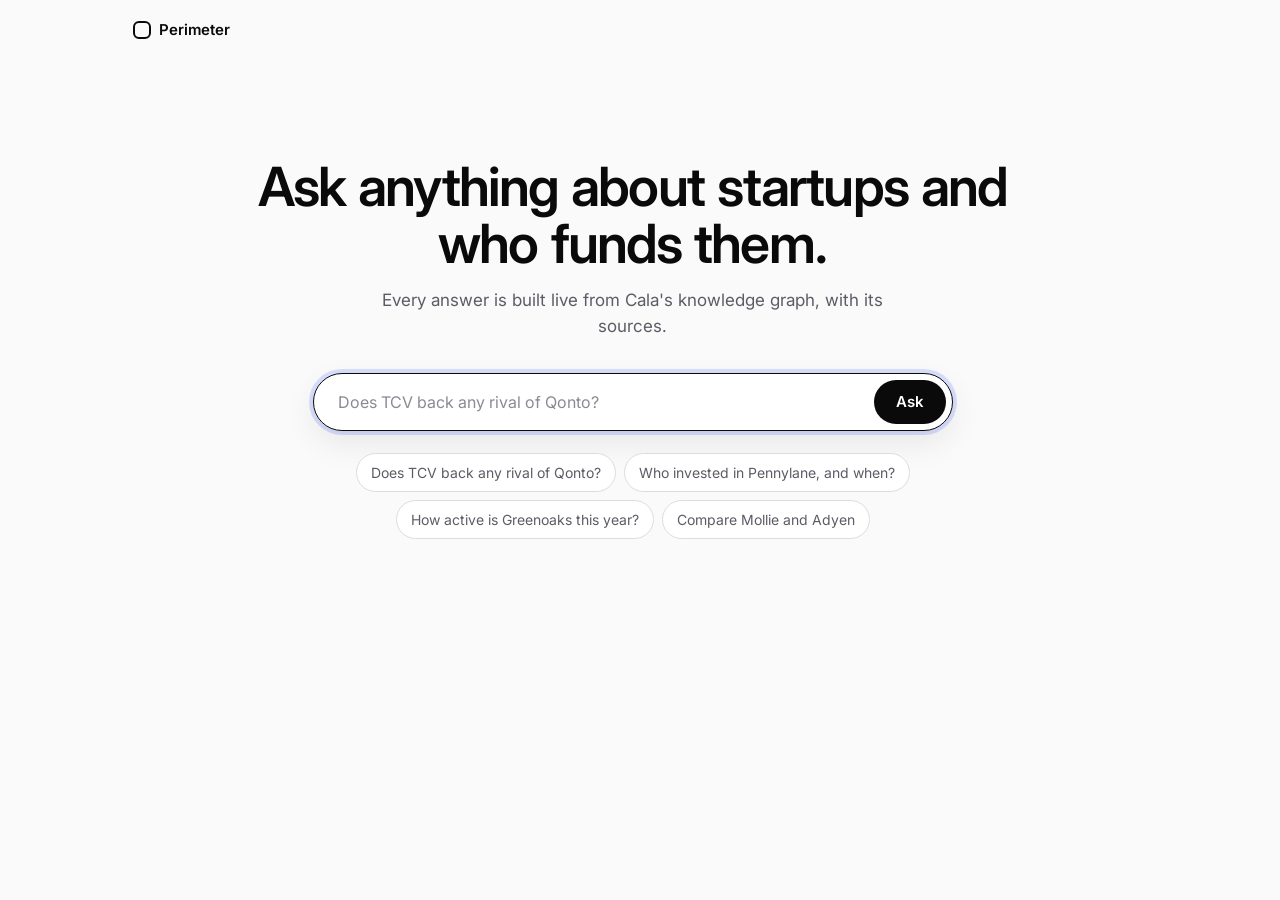
==== apps/perimeter/web/ask.html @ 98a85ebd "Ask anything: Claude over Cala answering with generated widgets (/ask, /api/agent)" ====
<!doctype html>
<html lang="en">
<head>
<meta charset="utf-8">
<meta name="viewport" content="width=device-width,initial-scale=1,viewport-fit=cover">
<meta name="theme-color" content="#FAFAFA">
<title>Perimeter</title>
<link rel="icon" href="data:,">
<link rel="preconnect" href="https://fonts.googleapis.com">
<link rel="preconnect" href="https://fonts.gstatic.com" crossorigin>
<link href="https://fonts.googleapis.com/css2?family=Inter:wght@400;500;600&display=swap" rel="stylesheet">
<style>
:root{
  --bg:#FAFAFA;--card:#FFFFFF;--ink:#0A0A0A;--muted:#5C5C66;--faint:#8A8A93;
  --line:#EDEDEF;--line-2:#DCDCE0;--fill:#F0F0F2;
  --accent:#3D5AFE;--accent-soft:#EEF1FF;--accent-ink:#2A40C7;
  --red:#D93025;--red-soft:#FDEEEC;--green:#188038;--green-soft:#E8F5EC;
  --shadow-pop:0 12px 32px rgba(0,0,0,.08),0 2px 6px rgba(0,0,0,.04);
  --ease:cubic-bezier(.2,.7,.2,1);
}
*{box-sizing:border-box}
[hidden]{display:none!important}
html{-webkit-text-size-adjust:100%;scrollbar-gutter:stable}
body{margin:0;background:var(--bg);color:var(--ink);font:15px/1.5 Inter,system-ui,-apple-system,sans-serif;font-variant-numeric:tabular-nums;-webkit-font-smoothing:antialiased;min-height:100vh}
a{color:inherit}
button{font:inherit;color:inherit;cursor:pointer;background:none;border:0;padding:0;text-align:left}
input{font:inherit;color:var(--ink)}
:focus-visible{outline:2px solid var(--accent);outline-offset:2px;border-radius:999px}
h1,h2,p{margin:0}

.hdr{height:60px;max-width:1040px;margin:0 auto;padding:0 20px;display:flex;align-items:center;justify-content:space-between}
.logo{display:flex;align-items:center;gap:8px;font-weight:600;font-size:15px;text-decoration:none}
.logo i{width:18px;height:18px;border-radius:6px;border:2px solid var(--ink);display:block;position:relative}
.logo i::after{content:"";position:absolute;inset:3px;border-radius:2px;background:var(--accent);transform:scale(0);transition:transform .4s var(--ease)}
.logo:hover i::after{transform:scale(1)}
.ghost{font-size:13px;font-weight:500;color:var(--muted);padding:7px 14px;border-radius:999px;border:1px solid var(--line-2);background:var(--card);transition:border-color .15s,color .15s}
.ghost:hover{border-color:var(--ink);color:var(--ink)}
main{max-width:880px;margin:0 auto;padding:0 20px 140px}

/* ask box */
.ask{display:flex;align-items:center;gap:8px;background:var(--card);border:1px solid var(--ink);border-radius:999px;padding:6px 6px 6px 22px;box-shadow:0 0 0 4px rgba(61,90,254,.08),var(--shadow-pop);transition:box-shadow .2s}
.ask:focus-within{box-shadow:0 0 0 4px rgba(61,90,254,.18),var(--shadow-pop)}
.ask input{flex:1;min-width:0;border:0;outline:0;background:none;font-size:16px;height:44px}
.ask input::placeholder{color:var(--faint)}
.go{height:44px;padding:0 22px;border-radius:999px;background:var(--ink);color:#fff;font-weight:600;font-size:15px;transition:transform .15s var(--ease),opacity .15s}
.go:active{transform:scale(.96)}.go:disabled{opacity:.35;cursor:default}

/* home */
.hero{text-align:center;padding-top:11vh}
.hero h1{font-size:clamp(34px,6.4vw,54px);line-height:1.05;font-weight:600;letter-spacing:-.035em;max-width:14em;margin:0 auto}
.hero p{color:var(--muted);font-size:17px;margin:16px auto 34px;max-width:30em}
.hero .ask{max-width:640px;margin:0 auto}
.chips{display:flex;flex-wrap:wrap;gap:8px}
.hero .chips{justify-content:center;max-width:680px;margin:22px auto 0}
.chip{font-size:14px;padding:8px 14px;border-radius:999px;background:var(--card);border:1px solid var(--line-2);color:var(--muted);transition:border-color .15s,color .15s,transform .15s var(--ease)}
.chip:hover{border-color:var(--ink);color:var(--ink)}.chip:active{transform:scale(.97)}

/* answer */
.q{color:var(--muted);font-size:15px;margin-top:26px;display:flex;align-items:center;gap:10px}
.steps{height:24px;margin-top:6px;font-size:14px;color:var(--accent-ink);display:flex;align-items:center;gap:8px;overflow:hidden}
.steps i{width:8px;height:8px;border-radius:50%;background:var(--accent);animation:pulse 1.1s ease-in-out infinite;flex-shrink:0}
.steps span{animation:rise .3s var(--ease) both}
@keyframes pulse{50%{opacity:.25;transform:scale(.7)}}
@keyframes rise{from{opacity:0;transform:translateY(8px)}}
.in{animation:bloom .55s var(--ease) both}
@keyframes bloom{from{opacity:0;filter:blur(10px);transform:translateY(10px) scale(.985)}}
.head{margin-top:14px}
.head h2{font-size:clamp(26px,4.6vw,40px);line-height:1.14;font-weight:600;letter-spacing:-.03em}
.tone{display:inline-flex;align-items:center;gap:6px;font-size:12px;font-weight:600;padding:3px 10px;border-radius:999px;margin-bottom:12px}
.tone::before{content:"";width:7px;height:7px;border-radius:50%;background:currentColor}
.tone.bad{background:var(--red-soft);color:var(--red)}.tone.good{background:var(--green-soft);color:var(--green)}
.grid{display:flex;flex-wrap:wrap;gap:14px;margin-top:26px;align-items:flex-start}
.card{background:var(--card);border:1px solid var(--line);border-radius:18px;padding:18px;min-width:0;flex:1 1 270px}
.card.wide{flex-basis:100%}
.ttl{font-size:13px;font-weight:500;color:var(--muted);margin-bottom:14px}
.srcs{display:flex;flex-wrap:wrap;gap:6px;margin-top:14px}
.src{font-size:12px;color:var(--muted);padding:3px 9px;border-radius:999px;background:var(--fill);text-decoration:none;max-width:200px;white-space:nowrap;overflow:hidden;text-overflow:ellipsis;transition:background .15s,color .15s}
.src:hover{background:var(--accent-soft);color:var(--accent-ink)}
.head .srcs{margin-top:16px}

.stats{display:grid;grid-template-columns:repeat(auto-fit,minmax(110px,1fr));gap:18px}
.stats b{display:block;font-size:34px;line-height:1.05;font-weight:600;letter-spacing:-.03em}
.stats span{font-size:13px;color:var(--muted)}.stats em{display:block;font-style:normal;font-size:12px;color:var(--faint)}
.bar{display:grid;grid-template-columns:minmax(70px,34%) 1fr auto;gap:10px;align-items:center;font-size:14px;padding:5px 0}
.bar span{white-space:nowrap;overflow:hidden;text-overflow:ellipsis}
.bar i{display:block;height:10px;border-radius:999px;background:var(--accent-soft);position:relative;overflow:hidden}
.bar i::after{content:"";position:absolute;inset:0;width:var(--w);border-radius:999px;background:var(--accent);transform-origin:left;animation:fill .8s var(--ease) both .15s}
@keyframes fill{from{transform:scaleX(0)}}
.bar b{font-weight:500;text-align:right}
.tl{position:relative;padding-left:20px}
.tl::before{content:"";position:absolute;left:4px;top:8px;bottom:8px;width:1px;background:var(--line-2)}
.ev{position:relative;padding:5px 0}
.ev::before{content:"";position:absolute;left:-20px;top:11px;width:9px;height:9px;border-radius:50%;background:var(--card);border:2px solid var(--ink)}
.ev:first-child::before{background:var(--accent);border-color:var(--accent)}
.ev time{font-size:12px;color:var(--faint);display:block}
.ev b{font-weight:500}.ev p{font-size:13px;color:var(--muted)}
.row{display:flex;align-items:center;gap:12px;padding:9px 0;width:100%;border-top:1px solid var(--line)}
.row:first-of-type{border-top:0;padding-top:0}
button.row:hover .t1{color:var(--accent-ink)}
.av{width:34px;height:34px;border-radius:10px;background:var(--fill);display:grid;place-items:center;font-size:12px;font-weight:600;color:var(--muted);flex-shrink:0}
.tx{flex:1;min-width:0}.t1{font-weight:500;transition:color .15s}.t2{font-size:13px;color:var(--muted)}
.val{font-size:13px;font-weight:500;white-space:nowrap;text-align:right}
table{width:100%;border-collapse:collapse;font-size:14px}
th{font-weight:500;color:var(--muted);font-size:12px;text-align:left;padding:0 10px 8px 0}
td{padding:9px 10px 9px 0;border-top:1px solid var(--line);vertical-align:top}
td:first-child{font-weight:500}
.scroll{overflow-x:auto}
.path{display:flex;align-items:center;flex-wrap:wrap;gap:8px 4px}
.node{padding:9px 16px;border-radius:999px;font-weight:500;border:1px solid var(--line-2);background:var(--card);white-space:nowrap}
.node.investor{background:var(--ink);color:#fff;border-color:var(--ink)}
.node.rival{background:var(--red-soft);color:var(--red);border-color:transparent}
.node.you{background:var(--accent-soft);color:var(--accent-ink);border-color:transparent}
.node.person{background:var(--fill);border-color:transparent}
.link{display:flex;flex-direction:column;align-items:center;font-size:11px;color:var(--faint);padding:0 4px;line-height:1.2}
.link::after{content:"";width:100%;min-width:34px;height:1px;background:var(--line-2);margin-top:3px}
.next{margin-top:26px}
.next .ttl{margin-bottom:10px}
.err{margin-top:20px;color:var(--muted)}
.err button{text-decoration:underline;color:var(--ink);font-weight:500;margin-left:6px}
.sk{border-radius:10px;background:linear-gradient(90deg,var(--fill) 25%,#E8E8EB 50%,var(--fill) 75%);background-size:200% 100%;animation:sh 1.2s linear infinite}
@keyframes sh{to{background-position:-200% 0}}
.dock{position:fixed;left:0;right:0;bottom:0;padding:14px 20px calc(18px + env(safe-area-inset-bottom));background:linear-gradient(to top,var(--bg) 62%,transparent);pointer-events:none}
.dock .ask{max-width:720px;margin:0 auto;pointer-events:auto}
.foot{margin-top:44px;font-size:12px;color:var(--faint);text-align:center}
@media (prefers-reduced-motion:reduce){*{animation:none!important;transition:none!important}}
</style>
</head>
<body>
<header class="hdr"><a class="logo" href="#" id="home"><i></i>Perimeter</a><button class="ghost" id="new" hidden>New question</button></header>
<main id="app"></main>
<div class="dock" id="dock" hidden><form class="ask"><input placeholder="Ask a follow-up" aria-label="Ask a follow-up" autocomplete="off"><button class="go">Ask</button></form></div>
<script>
const $ = document.getElementById('app'), dock = document.getElementById('dock'), newBtn = document.getElementById('new');
const esc = s => String(s ?? '').replace(/[&<>"']/g, c => ({'&':'&amp;','<':'&lt;','>':'&gt;','"':'&quot;',"'":'&#39;'}[c]));
const initials = n => String(n || '?').split(/\s+/).filter(Boolean).slice(0, 2).map(w => w[0]).join('').toUpperCase();
const EXAMPLES = ['Does TCV back any rival of Qonto?', 'Who invested in Pennylane, and when?', 'How active is Greenoaks this year?', 'Compare Mollie and Adyen'];
const history = [];   // {q, headline} of finished answers, sent as context for follow-ups
let run = 0;          // bumps on every question so a superseded stream stops drawing
let profile = null;   // who is asking (company, portfolio), when the app has a profile for this browser
fetch('/api/profile').then(r => r.ok ? r.json() : null).then(p => { profile = p && (p.context || null); }).catch(() => {});

/* ---------- widgets ---------- */
const sources = w => w.sources && w.sources.length ? `<div class="srcs">${w.sources.map(s => `<a class="src" href="${esc(s.url)}" target="_blank" rel="noopener" title="${esc(s.name)}">${esc(s.name)} ↗</a>`).join('')}</div>` : '';
const card = (w, body, wide) => `<section class="card in ${wide ? 'wide' : ''}">${w.title ? `<div class="ttl">${esc(w.title)}</div>` : ''}${body}${sources(w)}</section>`;
const render = {
  stats: w => card(w, `<div class="stats">${w.items.slice(0, 4).map(i => `<div><b>${esc(i.value)}</b><span>${esc(i.label)}</span>${i.note ? `<em>${esc(i.note)}</em>` : ''}</div>`).join('')}</div>`, w.items.length > 2),
  bars: w => { const max = Math.max(...w.items.map(i => Math.abs(i.value)), 1);
    return card(w, w.items.slice(0, 8).map(i => `<div class="bar"><span>${esc(i.label)}</span><i style="--w:${Math.max(2, Math.abs(i.value) / max * 100)}%"></i><b>${esc(i.display ?? i.value + (w.unit ? ' ' + w.unit : ''))}</b></div>`).join('')); },
  timeline: w => card(w, `<div class="tl">${w.events.slice(0, 8).map(e => `<div class="ev"><time>${esc(e.date)}</time><b>${esc(e.title)}</b>${e.detail ? `<p>${esc(e.detail)}</p>` : ''}</div>`).join('')}</div>`),
  list: w => card(w, w.rows.slice(0, 8).map(r => { const inner = `<div class="av">${esc(initials(r.title))}</div><div class="tx"><div class="t1">${esc(r.title)}</div>${r.subtitle ? `<div class="t2">${esc(r.subtitle)}</div>` : ''}</div>${r.value ? `<div class="val">${esc(r.value)}</div>` : ''}`;
    return r.id ? `<button class="row" data-ask="Tell me about ${esc(r.title)}">${inner}</button>` : `<div class="row">${inner}</div>`; }).join('')),
  table: w => card(w, `<div class="scroll"><table>${w.columns ? `<tr>${w.columns.map(c => `<th>${esc(c)}</th>`).join('')}</tr>` : ''}${w.rows.slice(0, 6).map(r => `<tr>${r.map(c => `<td>${esc(c)}</td>`).join('')}</tr>`).join('')}</table></div>`, true),
  path: w => card(w, `<div class="path">${w.nodes.map((n, i) => `${i ? `<span class="link">${esc((w.links || [])[i - 1] || '')}</span>` : ''}<span class="node ${esc(n.kind || '')}">${esc(n.label)}</span>`).join('')}</div>`, true),
};
const skeleton = () => `<div class="head"><div class="sk" style="height:34px;width:88%"></div><div class="sk" style="height:34px;width:56%;margin-top:10px"></div></div>
  <div class="grid">${'<div class="card"><div class="sk" style="height:12px;width:40%"></div><div class="sk" style="height:12px;width:90%;margin-top:18px"></div><div class="sk" style="height:12px;width:70%;margin-top:10px"></div><div class="sk" style="height:12px;width:80%;margin-top:10px"></div></div>'.repeat(2)}</div>`;

/* ---------- home ---------- */
function home() {
  run++; history.length = 0; dock.hidden = true; newBtn.hidden = true;
  $.innerHTML = `<div class="hero in"><h1>Ask anything about startups and who funds them.</h1>
    <p>Every answer is built live from Cala's knowledge graph, with its sources.</p>
    <form class="ask"><input placeholder="Does TCV back any rival of Qonto?" aria-label="Your question" autocomplete="off" autofocus><button class="go">Ask</button></form>
    <div class="chips">${EXAMPLES.map(q => `<button class="chip" data-ask="${esc(q)}">${esc(q)}</button>`).join('')}</div></div>`;
  $.querySelector('input').focus();
}

/* ---------- ask ---------- */
async function ask(q) {
  q = q.trim(); if (!q) return;
  const mine = ++run;
  dock.hidden = false; newBtn.hidden = false; dock.querySelector('input').value = ''; dock.querySelector('.go').disabled = true;
  scrollTo({ top: 0 });
  $.innerHTML = `<div class="q in">${esc(q)}</div><div class="steps" id="steps"><i></i><span>Thinking</span></div><div id="board">${skeleton()}</div>`;
  const steps = document.getElementById('steps'), board = document.getElementById('board');
  let head = null, grid = null, headline = '', got = false;
  const first = () => { if (got) return; got = true; board.innerHTML = '<div class="head" id="head"></div><div class="grid" id="grid"></div><div id="next"></div>'; head = document.getElementById('head'); grid = document.getElementById('grid'); };
  const fail = msg => { if (mine !== run) return; steps.hidden = true; if (!got) board.innerHTML = ''; board.insertAdjacentHTML('beforeend', `<div class="err">${esc(msg)}<button data-ask="${esc(q)}">Try again</button></div>`); dock.querySelector('.go').disabled = false; };
  const on = (event, d) => {
    if (event === 'step') steps.innerHTML = `<i></i><span>${esc(d.text)}</span>`;
    else if (event === 'widget') {
      first();
      if (d.type === 'headline') { headline = d.text; head.innerHTML = `<div class="in">${d.tone === 'bad' ? '<span class="tone bad">Risk</span><br>' : d.tone === 'good' ? '<span class="tone good">Good sign</span><br>' : ''}<h2>${esc(d.text)}</h2>${sources(d)}</div>`; }
      else if (d.type === 'followups') document.getElementById('next').innerHTML = `<div class="next in"><div class="ttl">Ask next</div><div class="chips">${d.questions.slice(0, 3).map(x => `<button class="chip" data-ask="${esc(x)}">${esc(x)}</button>`).join('')}</div></div>`;
      else if (render[d.type]) grid.insertAdjacentHTML('beforeend', render[d.type](d));
      steps.innerHTML = '<i></i><span>Building the answer</span>';
    } else if (event === 'error') fail(d.message);
    else if (event === 'done') { steps.hidden = true; history.push({ q, headline }); dock.querySelector('.go').disabled = false;
      board.insertAdjacentHTML('beforeend', '<div class="foot">Built from Cala\'s knowledge graph. Open any source to check it.</div>'); }
  };
  try {
    const res = await fetch('/api/agent', { method: 'POST', headers: { 'Content-Type': 'application/json' }, body: JSON.stringify({ q, history: history.slice(-4), profile }) });
    if (!res.ok || !res.body) throw new Error('The server did not answer.');
    const reader = res.body.getReader(), dec = new TextDecoder();
    let buf = '', finished = false;
    for (;;) {
      const { value, done } = await reader.read();
      if (done) break;
      if (mine !== run) { reader.cancel(); return; }
      buf += dec.decode(value, { stream: true });
      let cut;
      while ((cut = buf.indexOf('\n\n')) >= 0) {
        const chunk = buf.slice(0, cut); buf = buf.slice(cut + 2);
        const ev = (chunk.match(/^event: (.+)$/m) || [])[1], data = (chunk.match(/^data: (.+)$/m) || [])[1];
        if (!ev || !data) continue;
        if (ev === 'done' || ev === 'error') finished = true;
        on(ev, JSON.parse(data));
      }
    }
    if (!finished) fail('The answer was cut off.');
  } catch (e) { fail(e.message || 'Something went wrong.'); }
}

document.addEventListener('submit', e => { e.preventDefault(); const i = e.target.querySelector('input'); ask(i.value || (e.target.closest('.hero') ? i.placeholder : '')); });
document.addEventListener('click', e => { const b = e.target.closest('[data-ask]'); if (b) ask(b.dataset.ask); });
newBtn.onclick = home;
document.getElementById('home').onclick = e => { e.preventDefault(); home(); };
home();
</script>
</body>
</html>
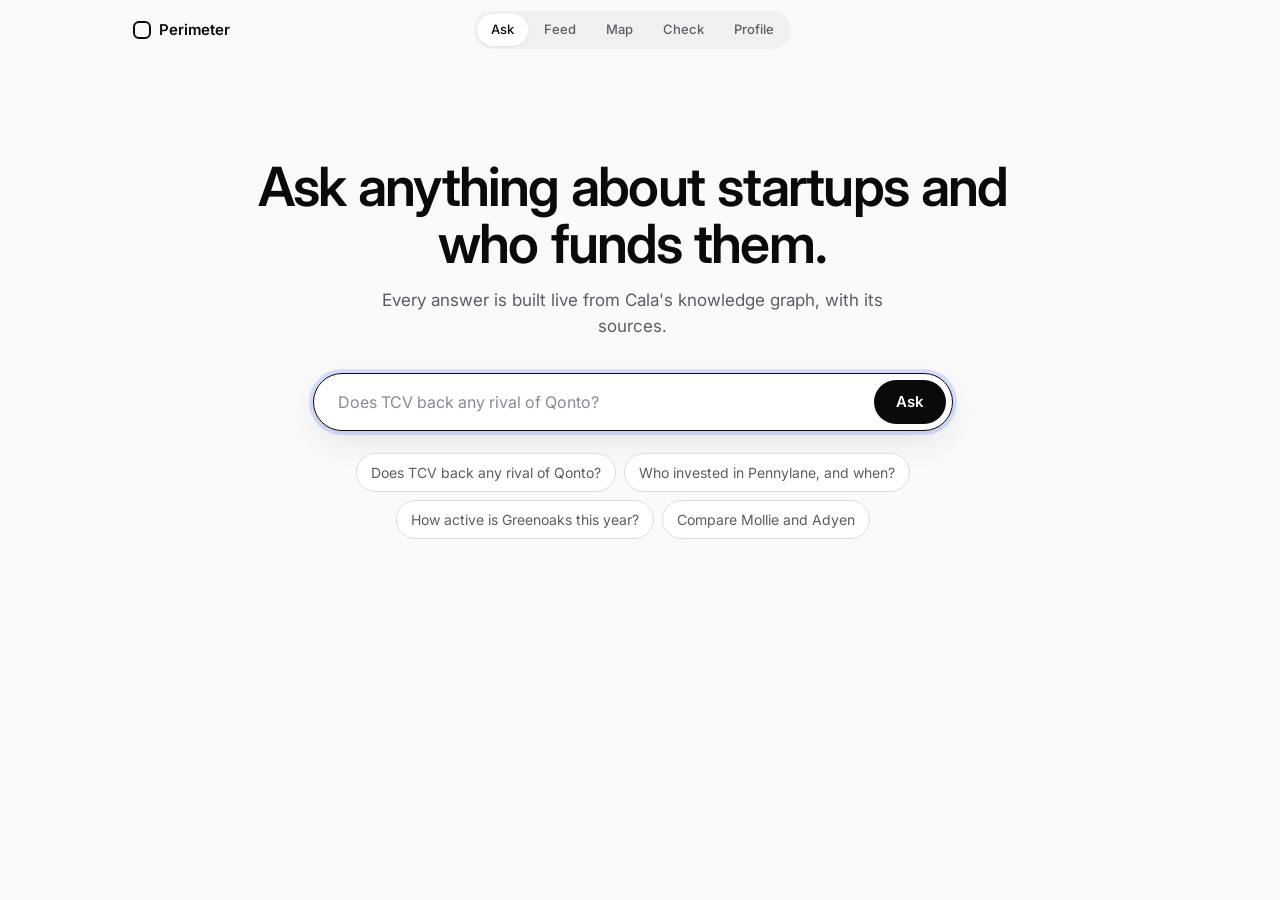
==== commit 56447430: "Ask is the front page; feed, map, check and profile app at /app; nav on the Ask page" ====
--- a/apps/perimeter/web/ask.html
+++ b/apps/perimeter/web/ask.html
@@ -33,6 +33,12 @@
 .logo i{width:18px;height:18px;border-radius:6px;border:2px solid var(--ink);display:block;position:relative}
 .logo i::after{content:"";position:absolute;inset:3px;border-radius:2px;background:var(--accent);transform:scale(0);transition:transform .4s var(--ease)}
 .logo:hover i::after{transform:scale(1)}
+.logo,.side{flex:1 1 0}.side{display:flex;justify-content:flex-end}
+.nav{display:flex;gap:2px;padding:3px;background:var(--fill);border-radius:999px}
+.nav a{text-decoration:none;font-size:13px;font-weight:500;padding:6px 14px;border-radius:999px;color:var(--muted);white-space:nowrap;transition:color .15s}
+.nav a:hover{color:var(--ink)}
+.nav .on{background:var(--card);color:var(--ink);box-shadow:0 1px 2px rgba(0,0,0,.06)}
+@media (max-width:640px){.hdr{flex-wrap:wrap;height:auto;padding-top:10px;row-gap:8px}.nav{order:3;width:100%;overflow-x:auto;justify-content:space-between}}
 .ghost{font-size:13px;font-weight:500;color:var(--muted);padding:7px 14px;border-radius:999px;border:1px solid var(--line-2);background:var(--card);transition:border-color .15s,color .15s}
 .ghost:hover{border-color:var(--ink);color:var(--ink)}
 main{max-width:880px;margin:0 auto;padding:0 20px 140px}
@@ -126,10 +132,14 @@
 </style>
 </head>
 <body>
-<header class="hdr"><a class="logo" href="#" id="home"><i></i>Perimeter</a><button class="ghost" id="new" hidden>New question</button></header>
+<header class="hdr"><a class="logo" href="#" id="home"><i></i>Perimeter</a>
+  <nav class="nav" aria-label="Main"><a class="on" href="/">Ask</a><a href="/app#/">Feed</a><a href="/app#/map">Map</a><a href="/app#/check">Check</a><a href="/app#/profile">Profile</a></nav>
+  <span class="side"><button class="ghost" id="new" hidden>New question</button></span></header>
 <main id="app"></main>
 <div class="dock" id="dock" hidden><form class="ask"><input placeholder="Ask a follow-up" aria-label="Ask a follow-up" autocomplete="off"><button class="go">Ask</button></form></div>
 <script>
+// Old links such as /#/map pointed at the app when it lived on the front page.
+if (location.hash.startsWith('#/')) location.replace('/app' + location.hash);
 const $ = document.getElementById('app'), dock = document.getElementById('dock'), newBtn = document.getElementById('new');
 const esc = s => String(s ?? '').replace(/[&<>"']/g, c => ({'&':'&amp;','<':'&lt;','>':'&gt;','"':'&quot;',"'":'&#39;'}[c]));
 const initials = n => String(n || '?').split(/\s+/).filter(Boolean).slice(0, 2).map(w => w[0]).join('').toUpperCase();
@@ -137,7 +147,7 @@
 const history = [];   // {q, headline} of finished answers, sent as context for follow-ups
 let run = 0;          // bumps on every question so a superseded stream stops drawing
 let profile = null;   // who is asking (company, portfolio), when the app has a profile for this browser
-fetch('/api/profile').then(r => r.ok ? r.json() : null).then(p => { profile = p && (p.context || null); }).catch(() => {});
+const profileReady = fetch('/api/profile').then(r => r.ok ? r.json() : null).then(p => { profile = p && (p.context || null); }).catch(() => {});
 
 /* ---------- widgets ---------- */
 const sources = w => w.sources && w.sources.length ? `<div class="srcs">${w.sources.map(s => `<a class="src" href="${esc(s.url)}" target="_blank" rel="noopener" title="${esc(s.name)}">${esc(s.name)} ↗</a>`).join('')}</div>` : '';
@@ -211,6 +221,8 @@
   } catch (e) { fail(e.message || 'Something went wrong.'); }
 }
 
+const initialQ = new URLSearchParams(location.search).get('q');
+if (initialQ) profileReady.then(() => ask(initialQ));
 document.addEventListener('submit', e => { e.preventDefault(); const i = e.target.querySelector('input'); ask(i.value || (e.target.closest('.hero') ? i.placeholder : '')); });
 document.addEventListener('click', e => { const b = e.target.closest('[data-ask]'); if (b) ask(b.dataset.ask); });
 newBtn.onclick = home;
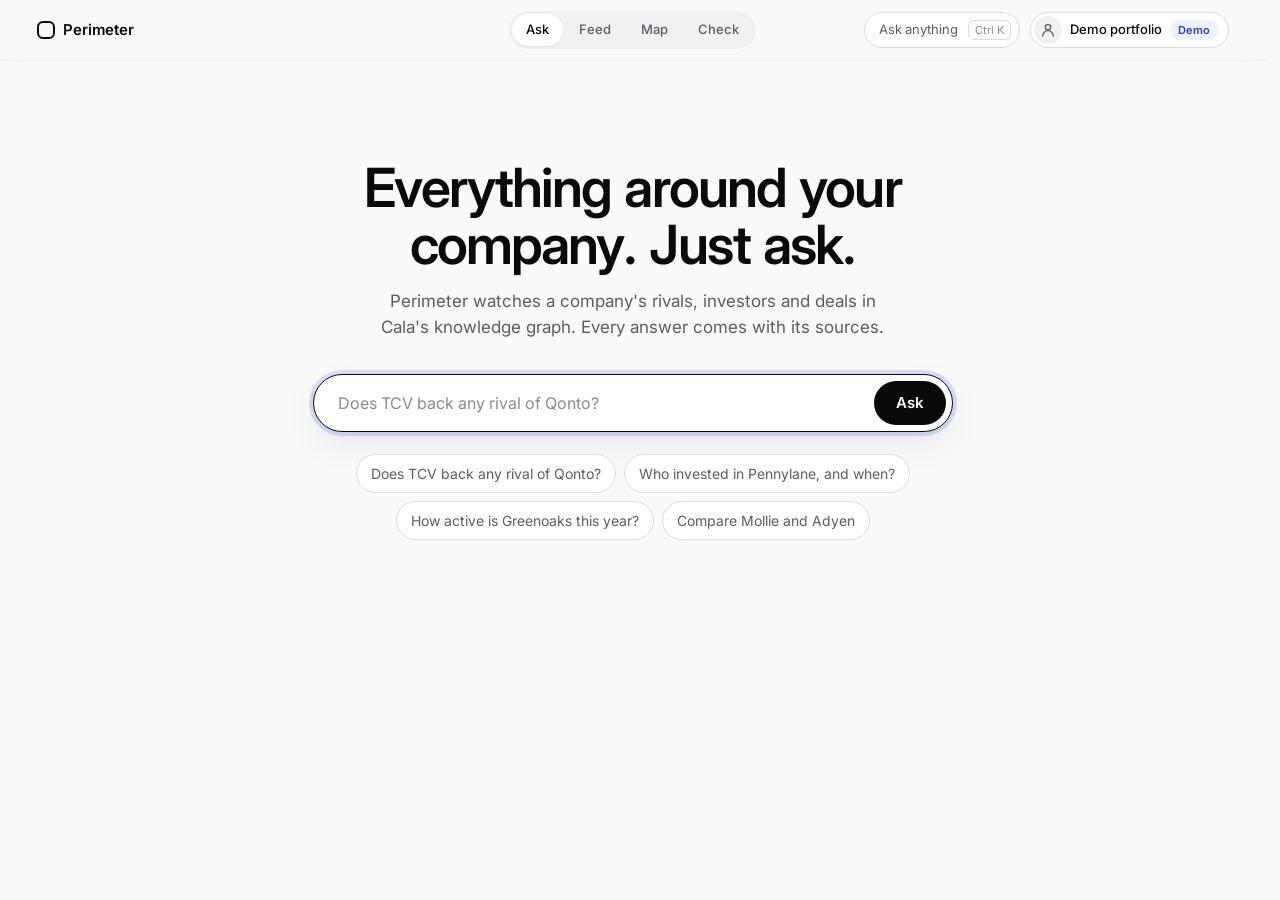
==== commit de0e8129: "One header across Ask and the app; front page speaks about the user's own company and links the feed" ====
--- a/apps/perimeter/web/ask.html
+++ b/apps/perimeter/web/ask.html
@@ -28,17 +28,33 @@
 :focus-visible{outline:2px solid var(--accent);outline-offset:2px;border-radius:999px}
 h1,h2,p{margin:0}
 
-.hdr{height:60px;max-width:1040px;margin:0 auto;padding:0 20px;display:flex;align-items:center;justify-content:space-between}
-.logo{display:flex;align-items:center;gap:8px;font-weight:600;font-size:15px;text-decoration:none}
-.logo i{width:18px;height:18px;border-radius:6px;border:2px solid var(--ink);display:block;position:relative}
+.hdr{position:sticky;top:0;z-index:30;background:rgba(250,250,250,.85);backdrop-filter:saturate(1.4) blur(10px);-webkit-backdrop-filter:saturate(1.4) blur(10px);border-bottom:1px solid var(--line)}
+.hdr-in{max-width:1240px;margin:0 auto;padding:0 24px;height:60px;display:flex;align-items:center;gap:16px}
+.logo{display:flex;align-items:center;gap:8px;font-weight:600;font-size:15px;text-decoration:none;flex:1 1 0;color:var(--ink)}
+.logo i{width:18px;height:18px;border-radius:6px;border:2px solid var(--ink);display:block;position:relative;flex-shrink:0}
 .logo i::after{content:"";position:absolute;inset:3px;border-radius:2px;background:var(--accent);transform:scale(0);transition:transform .4s var(--ease)}
 .logo:hover i::after{transform:scale(1)}
-.logo,.side{flex:1 1 0}.side{display:flex;justify-content:flex-end}
-.nav{display:flex;gap:2px;padding:3px;background:var(--fill);border-radius:999px}
-.nav a{text-decoration:none;font-size:13px;font-weight:500;padding:6px 14px;border-radius:999px;color:var(--muted);white-space:nowrap;transition:color .15s}
-.nav a:hover{color:var(--ink)}
-.nav .on{background:var(--card);color:var(--ink);box-shadow:0 1px 2px rgba(0,0,0,.06)}
-@media (max-width:640px){.hdr{flex-wrap:wrap;height:auto;padding-top:10px;row-gap:8px}.nav{order:3;width:100%;overflow-x:auto;justify-content:space-between}}
+.seg{display:flex;gap:2px;padding:3px;background:var(--fill);border-radius:999px}
+.seg a{text-decoration:none;font-size:13px;font-weight:500;padding:6px 14px;border-radius:999px;color:var(--muted);transition:color .15s,background .15s,box-shadow .15s;white-space:nowrap}
+.seg a:hover{color:var(--ink)}
+.seg .on{background:var(--card);color:var(--ink);box-shadow:0 1px 2px rgba(0,0,0,.06)}
+.hdr-right{flex:1 1 0;display:flex;justify-content:flex-end;align-items:center;gap:10px}
+.askbtn{display:flex;align-items:center;gap:10px;height:36px;padding:0 8px 0 14px;border:1px solid var(--line-2);background:var(--card);border-radius:999px;font-size:13px;color:var(--muted);transition:border-color .15s,color .15s}
+.askbtn:hover{border-color:var(--ink);color:var(--ink)}
+.kbd{font-size:11px;border:1px solid var(--line-2);border-radius:6px;padding:1px 6px;color:var(--faint);font-family:inherit}
+.who{display:flex;align-items:center;gap:8px;height:36px;padding:0 10px 0 3px;border:1px solid var(--line-2);background:var(--card);border-radius:999px;font-size:13px;font-weight:500;color:var(--ink);max-width:240px;text-decoration:none;transition:border-color .15s}
+.who:hover{border-color:var(--ink)}
+.who-av{width:28px;height:28px;border-radius:999px;background:var(--ink);color:#fff;display:inline-flex;align-items:center;justify-content:center;font-size:11px;font-weight:600;letter-spacing:.02em;flex-shrink:0}
+.who-av.f{background:var(--accent)}.who-av.demo{background:var(--fill);color:var(--muted)}
+.who-t{overflow:hidden;text-overflow:ellipsis;white-space:nowrap;min-width:0}
+.demo-badge{display:inline-flex;align-items:center;height:20px;padding:0 8px;border-radius:999px;background:var(--accent-soft);color:var(--accent-ink);font-size:11px;font-weight:600;flex-shrink:0}
+@media (max-width:720px){.hdr-in{padding:0 14px;gap:8px}.askbtn,.who-t,.demo-badge{display:none}.who{padding:0 3px}.seg a{padding:6px 10px}}
+.brief{display:inline-flex;align-items:center;gap:8px;margin-top:26px;font-size:14px;color:var(--muted);text-decoration:none;padding:8px 14px;border-radius:999px;background:var(--accent-soft);color:var(--accent-ink);transition:transform .15s var(--ease)}
+.brief::before{content:"";width:7px;height:7px;border-radius:50%;background:var(--accent)}
+.brief:hover{transform:translateY(-1px)}
+.setup{display:block;margin-top:18px;font-size:14px;color:var(--muted)}
+.dockin{max-width:860px;margin:0 auto;display:flex;align-items:center;gap:10px;pointer-events:auto}
+.dockin .ask{flex:1;margin:0;max-width:none}
 .ghost{font-size:13px;font-weight:500;color:var(--muted);padding:7px 14px;border-radius:999px;border:1px solid var(--line-2);background:var(--card);transition:border-color .15s,color .15s}
 .ghost:hover{border-color:var(--ink);color:var(--ink)}
 main{max-width:880px;margin:0 auto;padding:0 20px 140px}
@@ -126,17 +142,19 @@
 .sk{border-radius:10px;background:linear-gradient(90deg,var(--fill) 25%,#E8E8EB 50%,var(--fill) 75%);background-size:200% 100%;animation:sh 1.2s linear infinite}
 @keyframes sh{to{background-position:-200% 0}}
 .dock{position:fixed;left:0;right:0;bottom:0;padding:14px 20px calc(18px + env(safe-area-inset-bottom));background:linear-gradient(to top,var(--bg) 62%,transparent);pointer-events:none}
-.dock .ask{max-width:720px;margin:0 auto;pointer-events:auto}
+
 .foot{margin-top:44px;font-size:12px;color:var(--faint);text-align:center}
 @media (prefers-reduced-motion:reduce){*{animation:none!important;transition:none!important}}
 </style>
 </head>
 <body>
-<header class="hdr"><a class="logo" href="#" id="home"><i></i>Perimeter</a>
-  <nav class="nav" aria-label="Main"><a class="on" href="/">Ask</a><a href="/app#/">Feed</a><a href="/app#/map">Map</a><a href="/app#/check">Check</a><a href="/app#/profile">Profile</a></nav>
-  <span class="side"><button class="ghost" id="new" hidden>New question</button></span></header>
+<header class="hdr"><div class="hdr-in">
+  <a class="logo" href="/" id="home" aria-label="Perimeter home"><i></i>Perimeter</a>
+  <nav class="seg" aria-label="Main"><a class="on" aria-current="page" href="/">Ask</a><a href="/app#/">Feed</a><a href="/app#/map">Map</a><a href="/app#/check">Check</a></nav>
+  <div class="hdr-right"><button type="button" class="askbtn" id="focusAsk">Ask anything <kbd class="kbd">Ctrl K</kbd></button><a class="who" id="who" href="/app#/profile" hidden></a></div>
+</div></header>
 <main id="app"></main>
-<div class="dock" id="dock" hidden><form class="ask"><input placeholder="Ask a follow-up" aria-label="Ask a follow-up" autocomplete="off"><button class="go">Ask</button></form></div>
+<div class="dock" id="dock" hidden><div class="dockin"><button class="ghost" id="new" hidden>New question</button><form class="ask"><input placeholder="Ask a follow-up" aria-label="Ask a follow-up" autocomplete="off"><button class="go">Ask</button></form></div></div>
 <script>
 // Old links such as /#/map pointed at the app when it lived on the front page.
 if (location.hash.startsWith('#/')) location.replace('/app' + location.hash);
@@ -147,7 +165,32 @@
 const history = [];   // {q, headline} of finished answers, sent as context for follow-ups
 let run = 0;          // bumps on every question so a superseded stream stops drawing
 let profile = null;   // who is asking (company, portfolio), when the app has a profile for this browser
-const profileReady = fetch('/api/profile').then(r => r.ok ? r.json() : null).then(p => { profile = p && (p.context || null); }).catch(() => {});
+const profileReady = fetch('/api/profile').then(r => r.ok ? r.json() : null).then(p => { me = p; profile = p && (p.context || null); paintWho(); if (atHome) home(); }).catch(() => {});
+let me = null, atHome = true, brief = null;
+fetch('/api/feed').then(r => r.ok ? r.json() : null).then(f => { brief = f && !f.building && f.items && f.items.length ? f.summary : null; if (atHome) home(); }).catch(() => {});
+
+// The same profile chip the app shows, so the top bar does not change between pages.
+function paintWho() {
+  const el = document.getElementById('who'), p = me && me.profile, demo = !me || me.viewing === 'demo' || !p;
+  const label = demo ? 'Demo portfolio' : p.name || (p.role === 'founder' ? p.my_company && p.my_company.name : p.fund_or_company_name) || (p.role === 'founder' ? 'Founder' : 'Investor');
+  const person = '<svg width="16" height="16" viewBox="0 0 24 24" fill="none" stroke="currentColor" stroke-width="2" stroke-linecap="round"><circle cx="12" cy="8" r="4"/><path d="M4 21a8 8 0 0 1 16 0"/></svg>';
+  el.innerHTML = `<span class="who-av${demo ? ' demo' : p.role === 'founder' ? ' f' : ''}">${demo ? person : esc(initials(label))}</span><span class="who-t">${esc(label)}</span>${demo ? '<span class="demo-badge">Demo</span>' : ''}`;
+  el.setAttribute('aria-label', 'Profile: ' + label);
+  el.hidden = false;
+}
+
+// What the front page says depends on who is asking: Perimeter is about what surrounds *your* company.
+function pitch() {
+  const c = profile || {}, mine = !c.demo, rival = ((c.rivals || [])[0] || {}).name;
+  const co = typeof c.my_company === 'string' ? c.my_company : c.my_company && c.my_company.name;
+  if (mine && co) return { h: `Everything around ${co}. Just ask.`, p: `Perimeter watches ${co}'s rivals, investors and deals in Cala's knowledge graph.`,
+    qs: ['Which of my investors also back my rivals?', rival ? `Who funds ${rival}?` : 'Who are my closest rivals?', 'Which of my rivals raised money this year?', 'Which active investors back companies like mine, but none of my rivals?'] };
+  const names = (c.portfolio || []).map(x => x.name).filter(Boolean);
+  if (names.length) return { h: mine ? 'Everything around your portfolio. Just ask.' : 'Everything around your company. Just ask.',
+    p: `Perimeter watches the rivals, investors and deals around ${names.slice(0, 3).join(', ')}${names.length > 3 ? ' and more' : ''} in Cala's knowledge graph.`,
+    qs: [`Which investors in ${names[0]} also back its rivals?`, rival ? `What has ${rival} raised recently?` : `Who are ${names[0]}'s closest rivals?`, names[1] ? `Compare ${names[0]} and ${names[1]}` : `Who invested in ${names[0]}, and when?`, `Who co-invests most often around ${names[names.length - 1]}?`] };
+  return { h: 'Everything around your company. Just ask.', p: "Perimeter watches a company's rivals, investors and deals in Cala's knowledge graph.", qs: EXAMPLES };
+}
 
 /* ---------- widgets ---------- */
 const sources = w => w.sources && w.sources.length ? `<div class="srcs">${w.sources.map(s => `<a class="src" href="${esc(s.url)}" target="_blank" rel="noopener" title="${esc(s.name)}">${esc(s.name)} ↗</a>`).join('')}</div>` : '';
@@ -168,17 +211,22 @@
 /* ---------- home ---------- */
 function home() {
   run++; history.length = 0; dock.hidden = true; newBtn.hidden = true;
-  $.innerHTML = `<div class="hero in"><h1>Ask anything about startups and who funds them.</h1>
-    <p>Every answer is built live from Cala's knowledge graph, with its sources.</p>
-    <form class="ask"><input placeholder="Does TCV back any rival of Qonto?" aria-label="Your question" autocomplete="off" autofocus><button class="go">Ask</button></form>
-    <div class="chips">${EXAMPLES.map(q => `<button class="chip" data-ask="${esc(q)}">${esc(q)}</button>`).join('')}</div></div>`;
-  $.querySelector('input').focus();
+  const typed = atHome && $.querySelector('.hero input') ? $.querySelector('.hero input').value : '', first = !atHome || !$.querySelector('.hero');
+  atHome = true;
+  const t = pitch(), demo = !profile || profile.demo;
+  $.innerHTML = `<div class="hero ${first ? 'in' : ''}"><h1>${esc(t.h)}</h1>
+    <p>${esc(t.p)} Every answer comes with its sources.</p>
+    <form class="ask"><input placeholder="${esc(t.qs[0])}" aria-label="Your question" autocomplete="off"><button class="go">Ask</button></form>
+    <div class="chips">${t.qs.map(q => `<button class="chip" data-ask="${esc(q)}">${esc(q)}</button>`).join('')}</div>
+    ${brief ? `<a class="brief" href="/app#/">${esc(brief)} See the feed →</a>` : ''}
+    ${me && demo ? '<a class="setup" href="/app#/welcome">This is a demo portfolio. Set up your own company →</a>' : ''}</div>`;
+  const input = $.querySelector('input'); input.value = typed; input.focus();
 }
 
 /* ---------- ask ---------- */
 async function ask(q) {
   q = q.trim(); if (!q) return;
-  const mine = ++run;
+  const mine = ++run; atHome = false;
   dock.hidden = false; newBtn.hidden = false; dock.querySelector('input').value = ''; dock.querySelector('.go').disabled = true;
   scrollTo({ top: 0 });
   $.innerHTML = `<div class="q in">${esc(q)}</div><div class="steps" id="steps"><i></i><span>Thinking</span></div><div id="board">${skeleton()}</div>`;
@@ -226,6 +274,9 @@
 document.addEventListener('submit', e => { e.preventDefault(); const i = e.target.querySelector('input'); ask(i.value || (e.target.closest('.hero') ? i.placeholder : '')); });
 document.addEventListener('click', e => { const b = e.target.closest('[data-ask]'); if (b) ask(b.dataset.ask); });
 newBtn.onclick = home;
+const focusAsk = () => { const i = dock.hidden ? $.querySelector('.hero input') : dock.querySelector('input'); if (i) i.focus(); };
+document.getElementById('focusAsk').onclick = focusAsk;
+document.addEventListener('keydown', e => { if ((e.ctrlKey || e.metaKey) && e.key.toLowerCase() === 'k') { e.preventDefault(); focusAsk(); } });
 document.getElementById('home').onclick = e => { e.preventDefault(); home(); };
 home();
 </script>
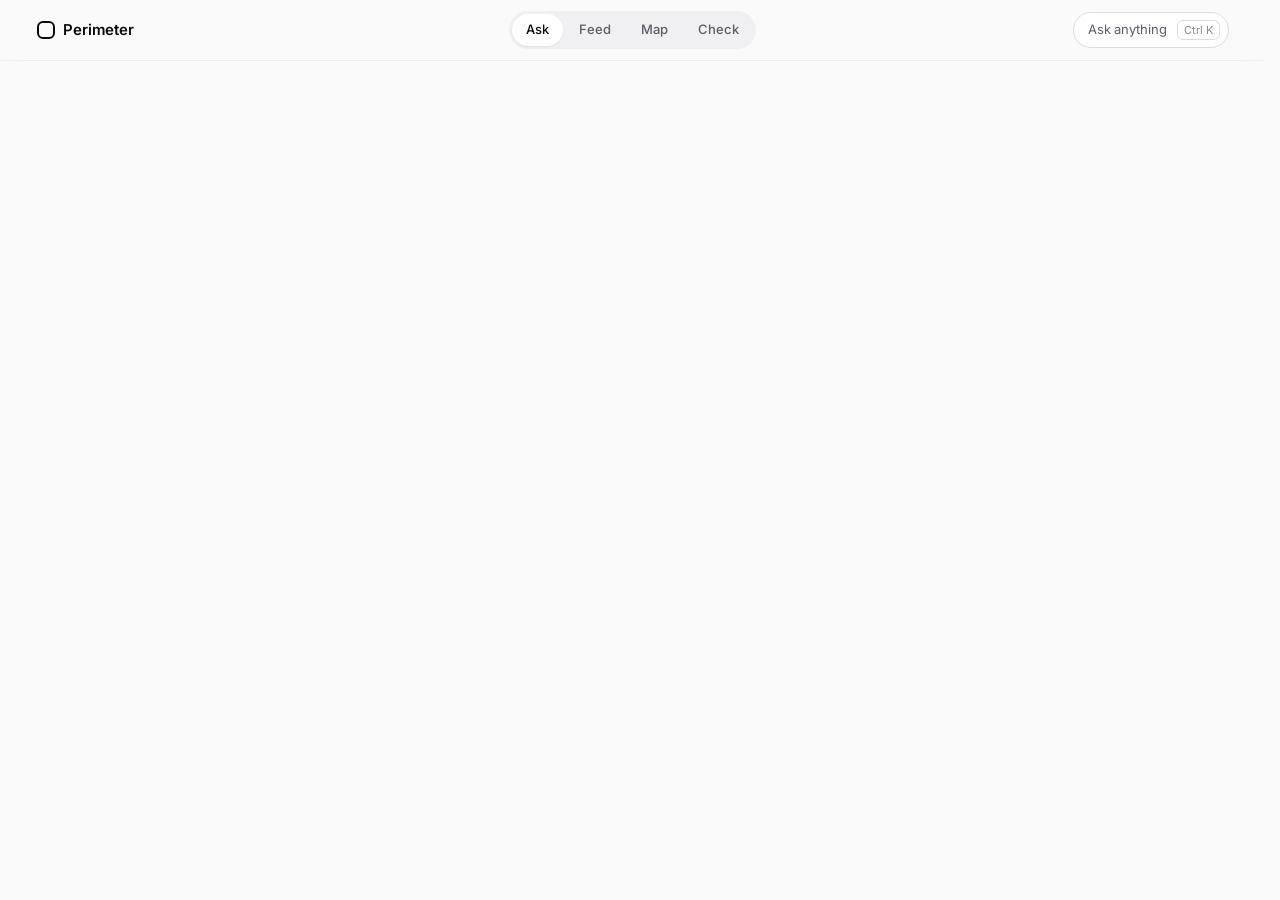
==== commit cceab2e7: "Ask graph: draw everything an answer read from Cala and flag what the answer left out The agent tool" ====
--- a/apps/perimeter/web/ask.html
+++ b/apps/perimeter/web/ask.html
@@ -143,6 +143,74 @@
 @keyframes sh{to{background-position:-200% 0}}
 .dock{position:fixed;left:0;right:0;bottom:0;padding:14px 20px calc(18px + env(safe-area-inset-bottom));background:linear-gradient(to top,var(--bg) 62%,transparent);pointer-events:none}
 
+/* graph of the search (js/askgraph.js) */
+.ag{margin-top:14px;padding:0;overflow:hidden}
+.ag-top{display:flex;justify-content:space-between;align-items:flex-start;gap:12px;flex-wrap:wrap;padding:16px 18px 12px}
+.ag-top .ttl{margin-bottom:2px;color:var(--ink);font-weight:600;font-size:14px}
+.ag-count{font-size:13px;color:var(--muted)}
+.ag-tools,.ag-acts{display:flex;gap:6px;flex-wrap:wrap}
+.ag-btn{font-size:12px;font-weight:500;padding:6px 12px;border-radius:999px;border:1px solid var(--line-2);background:var(--card);color:var(--muted);white-space:nowrap;transition:border-color .15s,color .15s}
+.ag-btn:hover{border-color:var(--ink);color:var(--ink)}
+.ag-btn.dark{background:var(--ink);border-color:var(--ink);color:#fff}
+.ag-btn:disabled{opacity:.5;cursor:default}
+.ag-stage{position:relative;height:500px;display:flex;flex-direction:column;overflow:hidden;border-top:1px solid var(--line);border-bottom:1px solid var(--line);background:radial-gradient(circle at 1px 1px,#E6E6EA 1px,transparent 0) 0 0/22px 22px,var(--bg)}
+.ag-stage svg{width:100%;flex:1;min-height:0;display:block;touch-action:none;cursor:grab}
+.ag-stage svg.drag{cursor:grabbing}
+.ag-edge{stroke:#D5D5DB;stroke-width:1;transition:opacity .2s}
+.ag-edge.role{stroke:#E0E0E5}
+.ag-edge.rival{stroke:#E9A29C;stroke-dasharray:4 4}
+.ag-edge.hot{stroke:var(--accent);stroke-opacity:.45}
+.ag-node{cursor:pointer;outline:none;transition:opacity .2s}
+.ag-node text{pointer-events:none}
+.ag-node.sel :not(.halo,text),.ag-node:focus-visible :not(.halo,text){stroke:var(--accent);stroke-width:3}
+.ag-label{font-size:11px;fill:var(--muted);pointer-events:none;paint-order:stroke;stroke:var(--bg);stroke-width:4px;stroke-linejoin:round;transition:opacity .2s}
+.ag-label.hub{font-size:13px;font-weight:600;fill:var(--ink)}
+.ag-label.new{fill:var(--accent-ink);font-weight:500}
+.dim .ag-node.fade{opacity:.12}
+.dim .ag-edge.fade{opacity:.06}
+.dim .ag-edge.lit{stroke:var(--ink);stroke-opacity:.7;stroke-width:1.5}
+.ag-legend{display:flex;flex-wrap:wrap;gap:4px 14px;padding:6px 16px 10px;font-size:12px;color:var(--muted)}
+.ag-legend span{display:inline-flex;align-items:center;gap:6px}
+.ag-legend i{width:10px;height:10px;border-radius:50%;display:block;background:#C9C9D1}
+.ag-legend .hub{background:var(--ink);border-radius:3px}
+.ag-legend .inv{background:#fff;box-shadow:inset 0 0 0 1.5px var(--ink)}
+.ag-legend .riv{background:var(--red)}
+.ag-legend .per{background:#8A8A93;width:7px;height:7px}
+.ag-legend .new{background:#fff;box-shadow:inset 0 0 0 2.5px var(--accent),0 0 0 3px var(--accent-soft)}
+.ag-side{position:absolute;top:10px;right:10px;bottom:10px;width:min(320px,calc(100% - 20px));overflow-y:auto;background:var(--card);border:1px solid var(--line);border-radius:14px;box-shadow:var(--shadow-pop);padding:16px;z-index:2}
+.ag-side h3{margin:2px 28px 8px 0;font-size:18px;line-height:1.2;font-weight:600;letter-spacing:-.01em;overflow-wrap:anywhere}
+.ag-kind{font-size:12px;color:var(--muted);margin-right:28px}
+.ag-x{position:absolute;top:8px;right:10px;width:28px;height:28px;text-align:center;font-size:20px;line-height:1;color:var(--muted);border-radius:999px}
+.ag-x:hover{background:var(--fill);color:var(--ink)}
+.ag-badge{display:inline-block;font-size:11px;font-weight:600;padding:2px 9px;border-radius:999px;background:var(--accent-soft);color:var(--accent-ink);margin-bottom:10px}
+.ag-acts{margin-bottom:12px}
+.ag-note{font-size:12px;color:var(--muted);margin-bottom:10px}
+.ag-rows-t{font-size:12px;color:var(--faint);padding-top:10px;border-top:1px solid var(--line)}
+.ag-row{display:flex;align-items:center;gap:6px;border-top:1px solid var(--line)}
+.ag-row:first-child{border-top:0}
+.ag-row button{flex:1;min-width:0;padding:7px 0}
+.ag-row b{display:block;font-size:13px;font-weight:500;overflow:hidden;text-overflow:ellipsis;white-space:nowrap;transition:color .15s}
+.ag-row button:hover b{color:var(--accent-ink)}
+.ag-row span{display:block;font-size:12px;color:var(--muted)}
+.ag-row a{flex-shrink:0;text-decoration:none;font-size:12px;color:var(--muted);width:24px;height:24px;display:grid;place-items:center;border-radius:999px;background:var(--fill)}
+.ag-row a:hover{background:var(--accent-soft);color:var(--accent-ink)}
+.ag-tip{position:absolute;pointer-events:none;z-index:3;max-width:260px;background:var(--ink);color:#fff;font-size:12px;line-height:1.4;padding:8px 10px;border-radius:10px}
+.ag-tip b,.ag-tip span{display:block}
+.ag-tip span{opacity:.75}
+.ag-tip .n{color:#9DB0FF;opacity:1}
+.ag-finds{display:flex;flex-wrap:wrap;gap:8px;padding:12px 18px 16px}
+.ag-finds-t{flex-basis:100%;font-size:13px;color:var(--muted)}
+.ag-find{flex:1 1 220px;min-width:0;padding:10px 12px;border-radius:12px;background:var(--accent-soft);transition:transform .15s var(--ease)}
+.ag-find:hover{transform:translateY(-1px)}
+.ag-find:focus-visible,.ag-row button:focus-visible{border-radius:12px}
+.ag-find b{display:block;font-size:14px;font-weight:600;color:var(--accent-ink);overflow:hidden;text-overflow:ellipsis;white-space:nowrap}
+.ag-find span{display:block;font-size:12px;color:var(--muted)}
+.ag.ag-full{position:fixed;inset:0;z-index:60;margin:0;border:0;border-radius:0;display:flex;flex-direction:column;animation:none}
+.ag-full .ag-stage{flex:1;height:auto;min-height:0}
+.ag-full .ag-finds{max-height:30vh;overflow-y:auto}
+.ag-lock{overflow:hidden}
+@media (max-width:720px){.ag-stage{height:440px}.ag-stage svg{touch-action:pan-y}.ag-side{top:auto;left:10px;width:auto;max-height:70%}.ag-legend{font-size:11px;gap:2px 8px}}
+
 .foot{margin-top:44px;font-size:12px;color:var(--faint);text-align:center}
 @media (prefers-reduced-motion:reduce){*{animation:none!important;transition:none!important}}
 </style>
@@ -155,6 +223,7 @@
 </div></header>
 <main id="app"></main>
 <div class="dock" id="dock" hidden><div class="dockin"><button class="ghost" id="new" hidden>New question</button><form class="ask"><input placeholder="Ask a follow-up" aria-label="Ask a follow-up" autocomplete="off"><button class="go">Ask</button></form></div></div>
+<script src="/js/askgraph.js?v=1"></script>
 <script>
 // Old links such as /#/map pointed at the app when it lived on the front page.
 if (location.hash.startsWith('#/')) location.replace('/app' + location.hash);
@@ -163,6 +232,7 @@
 const initials = n => String(n || '?').split(/\s+/).filter(Boolean).slice(0, 2).map(w => w[0]).join('').toUpperCase();
 const EXAMPLES = ['Does TCV back any rival of Qonto?', 'Who invested in Pennylane, and when?', 'How active is Greenoaks this year?', 'Compare Mollie and Adyen'];
 const history = [];   // {q, headline} of finished answers, sent as context for follow-ups
+const G = AskGraph.create({ load: id => fetch('/api/agent/graph/' + encodeURIComponent(id)).then(r => { if (!r.ok) throw new Error('graph'); return r.json(); }) });  // everything the answers read from Cala, kept across follow-ups
 let run = 0;          // bumps on every question so a superseded stream stops drawing
 let profile = null;   // who is asking (company, portfolio), when the app has a profile for this browser
 const profileReady = fetch('/api/profile').then(r => r.ok ? r.json() : null).then(p => { me = p; profile = p && (p.context || null); paintWho(); if (atHome) home(); }).catch(() => {});
@@ -210,7 +280,7 @@
 
 /* ---------- home ---------- */
 function home() {
-  run++; history.length = 0; dock.hidden = true; newBtn.hidden = true;
+  run++; history.length = 0; G.reset(); document.documentElement.classList.remove('ag-lock'); dock.hidden = true; newBtn.hidden = true;
   const typed = atHome && $.querySelector('.hero input') ? $.querySelector('.hero input').value : '', first = !atHome || !$.querySelector('.hero');
   atHome = true;
   const t = pitch(), demo = !profile || profile.demo;
@@ -226,18 +296,20 @@
 /* ---------- ask ---------- */
 async function ask(q) {
   q = q.trim(); if (!q) return;
-  const mine = ++run; atHome = false;
+  const mine = ++run; atHome = false; document.documentElement.classList.remove('ag-lock');
   dock.hidden = false; newBtn.hidden = false; dock.querySelector('input').value = ''; dock.querySelector('.go').disabled = true;
   scrollTo({ top: 0 });
   $.innerHTML = `<div class="q in">${esc(q)}</div><div class="steps" id="steps"><i></i><span>Thinking</span></div><div id="board">${skeleton()}</div>`;
   const steps = document.getElementById('steps'), board = document.getElementById('board');
   let head = null, grid = null, headline = '', got = false;
-  const first = () => { if (got) return; got = true; board.innerHTML = '<div class="head" id="head"></div><div class="grid" id="grid"></div><div id="next"></div>'; head = document.getElementById('head'); grid = document.getElementById('grid'); };
+  const first = () => { if (got) return; got = true; board.innerHTML = '<div class="head" id="head"></div><div class="grid" id="grid"></div><section class="card ag in" id="graph" hidden></section><div id="next"></div>'; head = document.getElementById('head'); grid = document.getElementById('grid'); if (G.size) showGraph(); };
+  const showGraph = () => { const el = document.getElementById('graph'); if (el.hidden) { el.hidden = false; G.mount(el); } };
   const fail = msg => { if (mine !== run) return; steps.hidden = true; if (!got) board.innerHTML = ''; board.insertAdjacentHTML('beforeend', `<div class="err">${esc(msg)}<button data-ask="${esc(q)}">Try again</button></div>`); dock.querySelector('.go').disabled = false; };
   const on = (event, d) => {
     if (event === 'step') steps.innerHTML = `<i></i><span>${esc(d.text)}</span>`;
+    else if (event === 'graph') { first(); G.merge(d); if (G.size) showGraph(); }
     else if (event === 'widget') {
-      first();
+      first(); G.say(JSON.stringify({ ...d, sources: null }));
       if (d.type === 'headline') { headline = d.text; head.innerHTML = `<div class="in">${d.tone === 'bad' ? '<span class="tone bad">Risk</span><br>' : d.tone === 'good' ? '<span class="tone good">Good sign</span><br>' : ''}<h2>${esc(d.text)}</h2>${sources(d)}</div>`; }
       else if (d.type === 'followups') document.getElementById('next').innerHTML = `<div class="next in"><div class="ttl">Ask next</div><div class="chips">${d.questions.slice(0, 3).map(x => `<button class="chip" data-ask="${esc(x)}">${esc(x)}</button>`).join('')}</div></div>`;
       else if (render[d.type]) grid.insertAdjacentHTML('beforeend', render[d.type](d));
